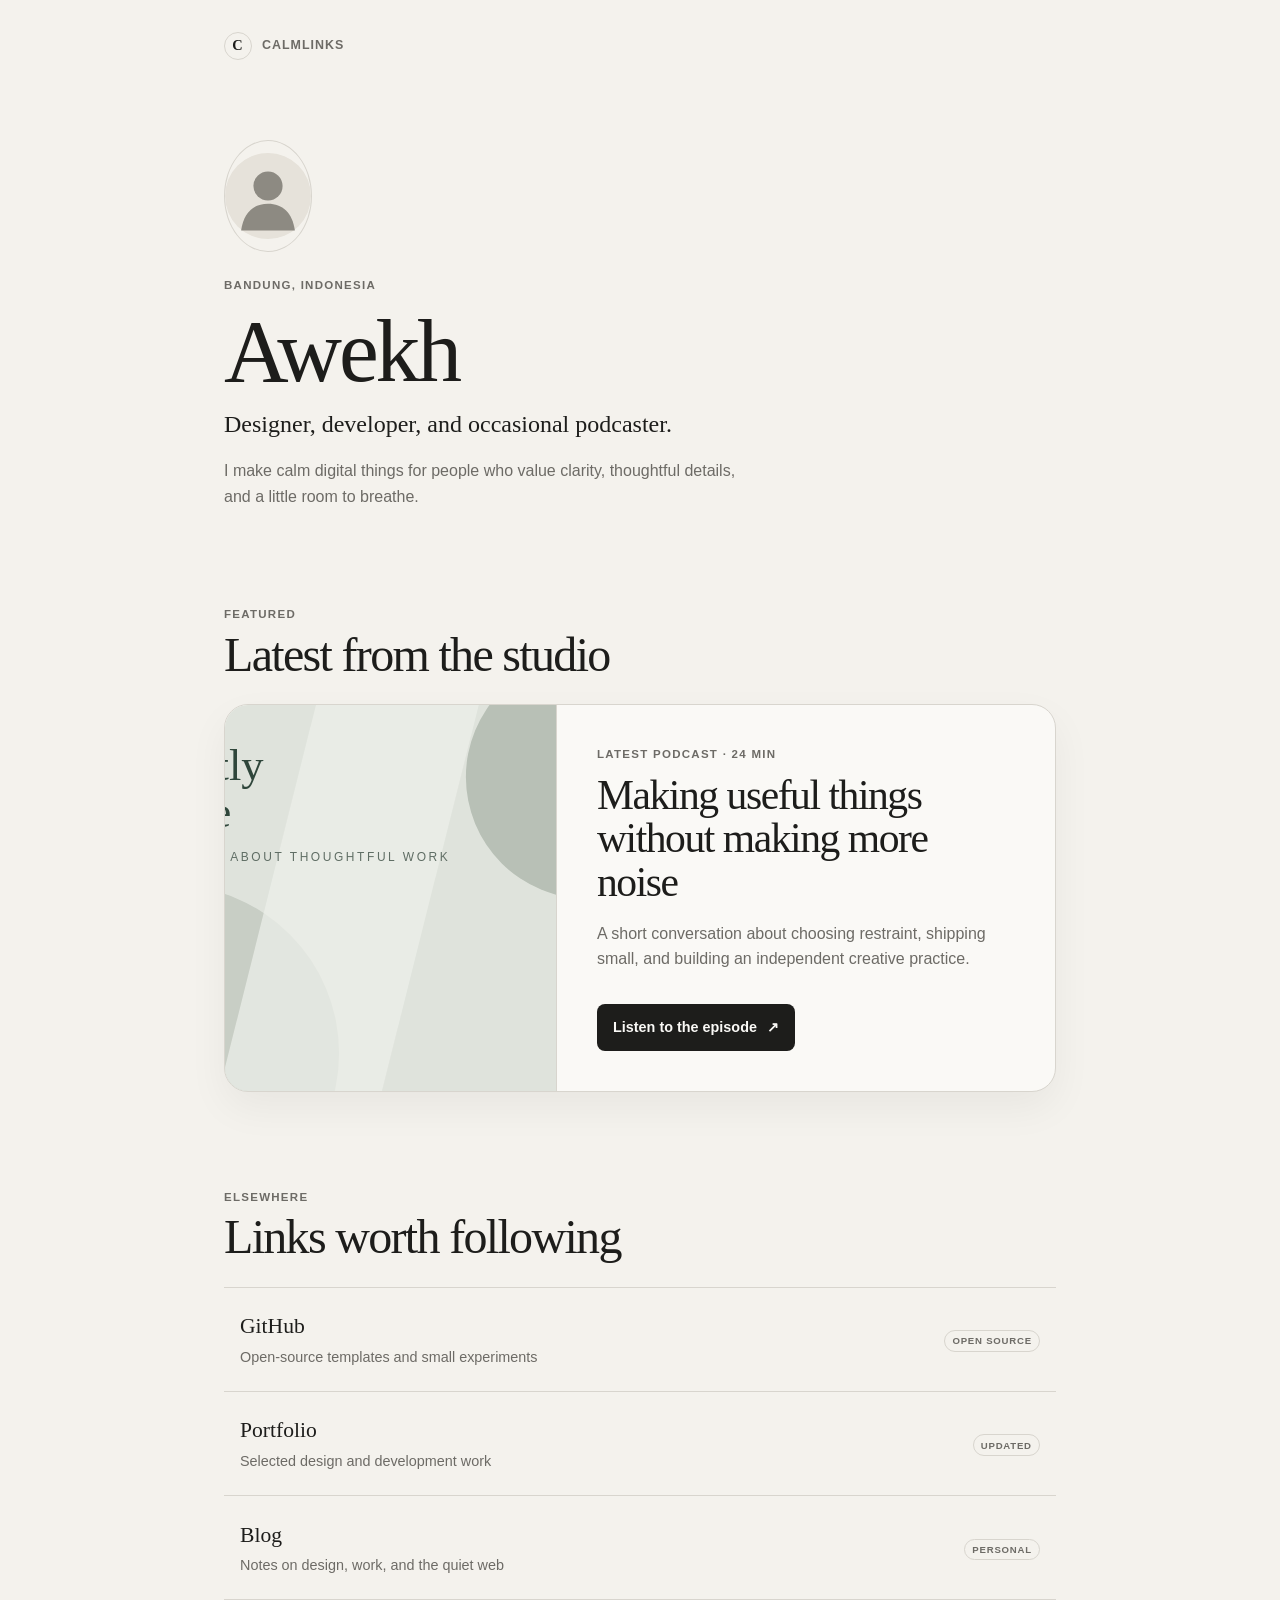
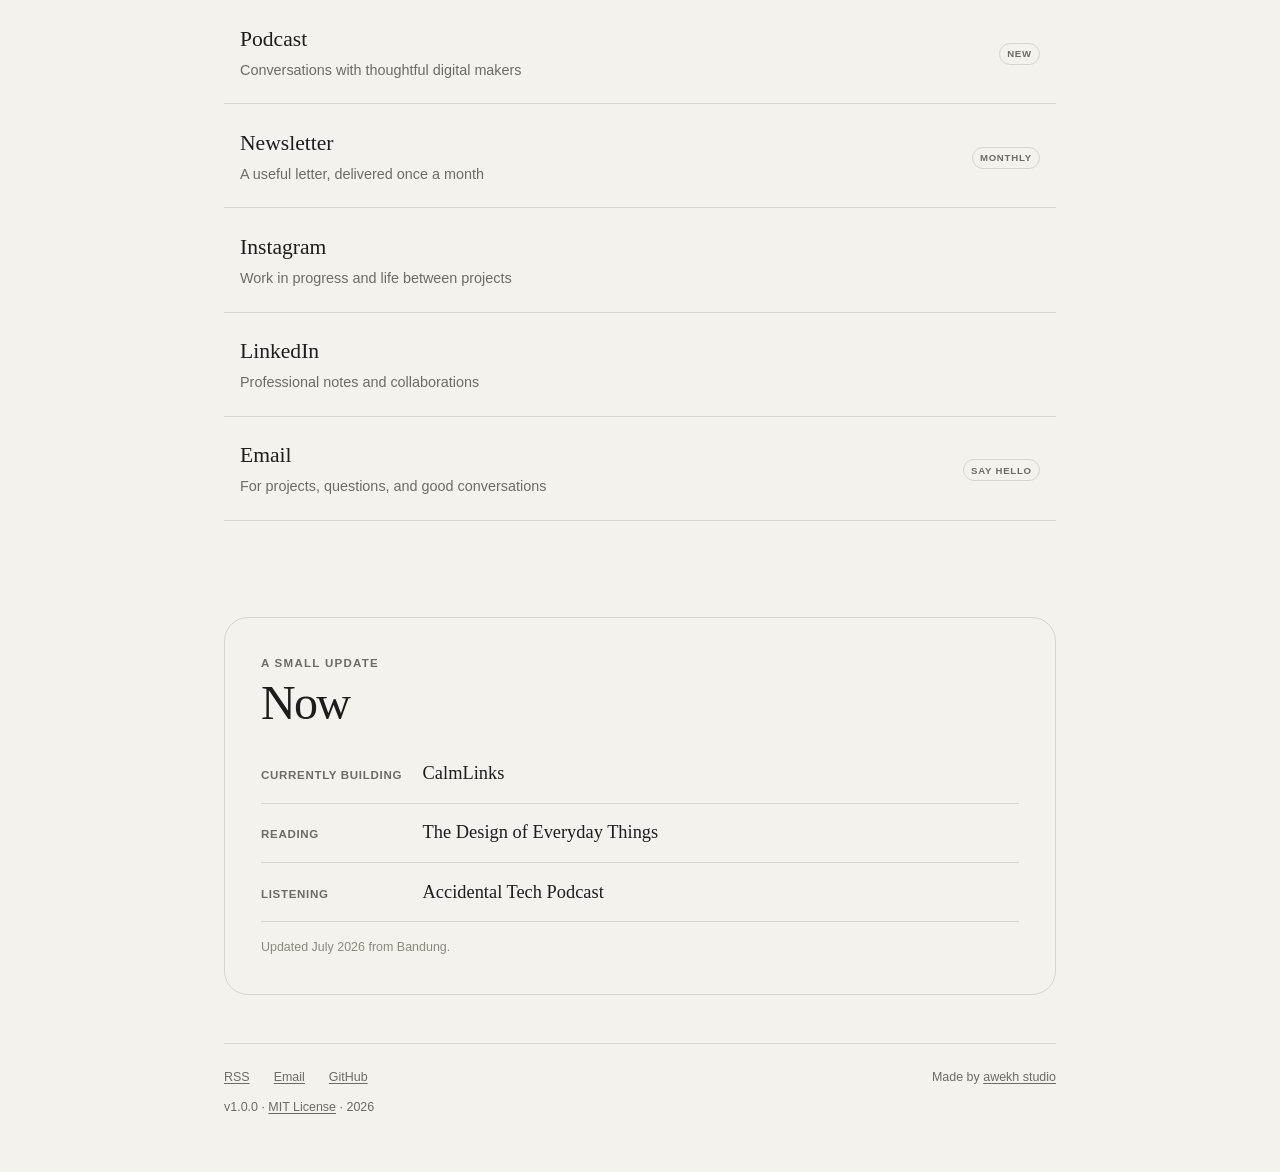
==== index.html @ 22f3c81e "initial commit v1.0" ====
<!doctype html>
<html lang="en">
  <head>
    <meta charset="utf-8">
    <meta name="viewport" content="width=device-width, initial-scale=1">
    <title>Awekh — Designer, developer, and podcaster</title>
    <meta name="description" content="The small creative homepage of Awekh, a designer, developer, and occasional podcaster in Bandung, Indonesia.">
    <meta name="theme-color" content="#f4f2ed">

    <!-- Replace these public URLs before publishing your own copy. -->
    <link rel="canonical" href="https://awekh-studio.github.io/calmlinks/">
    <meta property="og:title" content="Awekh — Designer, developer, and podcaster">
    <meta property="og:description" content="Projects, notes, podcast episodes, and places to find Awekh online.">
    <meta property="og:type" content="website">
    <meta property="og:url" content="https://awekh-studio.github.io/calmlinks/">
    <meta property="og:image" content="https://awekh-studio.github.io/calmlinks/preview/calmlinks-cover.jpg">
    <meta name="twitter:card" content="summary_large_image">

    <link rel="icon" href="assets/icons/favicon.svg" type="image/svg+xml">
    <link rel="stylesheet" href="assets/css/reset.css">
    <link rel="stylesheet" href="assets/css/style.css">
    <script src="assets/js/main.js" defer></script>
  </head>
  <body>
    <a class="skip-link" href="#main-content">Skip to content</a>

    <header class="site-header">
      <a class="brand" href="index.html" aria-label="CalmLinks home">
        <span class="brand-mark" aria-hidden="true">C</span>
        <span>CalmLinks</span>
      </a>
    </header>

    <main id="main-content">
      <section class="identity" aria-labelledby="profile-name">
        <img class="avatar" src="assets/images/avatar.svg" width="112" height="112" alt="Portrait placeholder for Awekh">
        <p class="eyebrow">Bandung, Indonesia</p>
        <h1 id="profile-name">Awekh</h1>
        <p class="role">Designer, developer, and occasional podcaster.</p>
        <p class="bio">I make calm digital things for people who value clarity, thoughtful details, and a little room to breathe.</p>
      </section>

      <section class="featured-section" aria-labelledby="featured-heading">
        <header class="section-heading">
          <p class="eyebrow">Featured</p>
          <h2 id="featured-heading">Latest from the studio</h2>
        </header>

        <article class="featured-card">
          <figure class="featured-visual">
            <img src="assets/images/featured.svg" width="720" height="450" alt="Abstract cover placeholder for the Quietly Made podcast">
          </figure>
          <div class="featured-content">
            <p class="content-type">Latest podcast · 24 min</p>
            <h3>Making useful things without making more noise</h3>
            <p>A short conversation about choosing restraint, shipping small, and building an independent creative practice.</p>
            <a class="button" href="https://example.com/podcast">Listen to the episode <span aria-hidden="true">↗</span></a>
          </div>
        </article>
      </section>

      <section class="links-section" aria-labelledby="links-heading">
        <header class="section-heading">
          <p class="eyebrow">Elsewhere</p>
          <h2 id="links-heading">Links worth following</h2>
        </header>

        <nav aria-label="Awekh's links">
          <ul class="link-list">
            <li><a class="link-item" href="https://github.com/username"><span><strong>GitHub</strong><small>Open-source templates and small experiments</small></span><span class="status">Open source</span></a></li>
            <li><a class="link-item" href="https://example.com/portfolio"><span><strong>Portfolio</strong><small>Selected design and development work</small></span><span class="status">Updated</span></a></li>
            <li><a class="link-item" href="https://example.com/blog"><span><strong>Blog</strong><small>Notes on design, work, and the quiet web</small></span><span class="status">Personal</span></a></li>
            <li><a class="link-item" href="https://example.com/podcast"><span><strong>Podcast</strong><small>Conversations with thoughtful digital makers</small></span><span class="status">New</span></a></li>
            <li><a class="link-item" href="https://example.com/newsletter"><span><strong>Newsletter</strong><small>A useful letter, delivered once a month</small></span><span class="status">Monthly</span></a></li>
            <li><a class="link-item" href="https://instagram.com/username"><span><strong>Instagram</strong><small>Work in progress and life between projects</small></span></a></li>
            <li><a class="link-item" href="https://linkedin.com/in/username"><span><strong>LinkedIn</strong><small>Professional notes and collaborations</small></span></a></li>
            <li><a class="link-item" href="mailto:hello@example.com"><span><strong>Email</strong><small>For projects, questions, and good conversations</small></span><span class="status">Say hello</span></a></li>
          </ul>
        </nav>
      </section>

      <section class="now-section" aria-labelledby="now-heading">
        <header class="section-heading">
          <p class="eyebrow">A small update</p>
          <h2 id="now-heading">Now</h2>
        </header>
        <dl class="now-list">
          <div><dt>Currently building</dt><dd>CalmLinks</dd></div>
          <div><dt>Reading</dt><dd>The Design of Everyday Things</dd></div>
          <div><dt>Listening</dt><dd>Accidental Tech Podcast</dd></div>
        </dl>
        <p class="now-note">Updated July 2026 from Bandung.</p>
      </section>
    </main>

    <footer class="site-footer">
      <nav aria-label="Footer links">
        <ul>
          <li><a href="rss.xml">RSS</a></li>
          <li><button class="text-button" type="button" data-copy-email="hello@example.com" aria-label="Copy email address">Email</button></li>
          <li><a href="https://github.com/awekh-studio/calmlinks">GitHub</a></li>
        </ul>
      </nav>
      <p>Made by <a href="https://github.com/awekh-studio">awekh studio</a></p>
      <p>v1.0.0 · <a href="LICENSE">MIT License</a> · <span data-current-year>2026</span></p>
      <p class="copy-status" aria-live="polite"></p>
    </footer>
  </body>
</html>
---- assets/css/style.css ----
:root {
  --color-bg: #f4f2ed;
  --color-surface: #faf9f6;
  --color-ink: #1d1d1b;
  --color-muted: #6d6b66;
  --color-faint: #8b8880;
  --color-border: #d8d5ce;
  --color-accent: #2f463b;
  --font-sans: ui-sans-serif, -apple-system, BlinkMacSystemFont, "Segoe UI", sans-serif;
  --font-editorial: Georgia, "Times New Roman", serif;
  --space-1: .375rem;
  --space-2: .625rem;
  --space-3: 1rem;
  --space-4: 1.5rem;
  --space-5: 2rem;
  --space-6: 3rem;
  --space-7: clamp(3.5rem, 7.5vw, 6rem);
  --radius-sm: .5rem;
  --radius-md: 1rem;
  --radius-lg: 1.5rem;
  --container: 52rem;
  --shadow-soft: 0 1rem 2.5rem rgb(29 29 27 / .05);
}

html {
  background: var(--color-bg);
  color: var(--color-ink);
  scroll-behavior: smooth;
}

body {
  min-width: 20rem;
  font-family: var(--font-sans);
  font-size: 1rem;
  line-height: 1.6;
  text-rendering: optimizeLegibility;
}

a, button { text-underline-offset: .2em; }
a:hover { text-decoration-thickness: 2px; }
:focus-visible { outline: 3px solid var(--color-accent); outline-offset: 4px; border-radius: .2rem; }

.skip-link {
  position: fixed;
  z-index: 10;
  top: var(--space-3);
  left: var(--space-3);
  padding: .65rem 1rem;
  transform: translateY(-200%);
  border-radius: var(--radius-sm);
  background: var(--color-ink);
  color: var(--color-surface);
}
.skip-link:focus { transform: translateY(0); }

.site-header, main, .site-footer {
  width: min(calc(100% - 2rem), var(--container));
  margin-inline: auto;
}

.site-header { padding-block: var(--space-4); }
.brand {
  display: inline-flex;
  align-items: center;
  gap: var(--space-2);
  color: var(--color-muted);
  font-size: .78rem;
  font-weight: 700;
  letter-spacing: .08em;
  text-decoration: none;
  text-transform: uppercase;
}
.brand-mark {
  display: grid;
  width: 1.75rem;
  aspect-ratio: 1;
  place-items: center;
  border: 1px solid var(--color-border);
  border-radius: 50%;
  color: var(--color-ink);
  font-family: var(--font-editorial);
  font-size: .9rem;
  text-transform: none;
}

main { padding-block: var(--space-5) var(--space-6); }
section + section { margin-top: var(--space-7); }
.identity { max-width: 40rem; }
.avatar {
  width: 4.5rem;
  margin-bottom: var(--space-4);
  border: 1px solid var(--color-border);
  border-radius: 50%;
}
.eyebrow, .content-type {
  color: var(--color-muted);
  font-size: .72rem;
  font-weight: 700;
  letter-spacing: .11em;
  text-transform: uppercase;
}
h1, h2, h3 {
  font-family: var(--font-editorial);
  font-weight: 400;
  letter-spacing: -.035em;
  line-height: 1.05;
}
h1 { margin-top: var(--space-2); font-size: clamp(2.85rem, 11vw, 5.6rem); }
.role {
  margin-top: var(--space-2);
  font-family: var(--font-editorial);
  font-size: clamp(1.18rem, 3.5vw, 1.5rem);
  line-height: 1.4;
}
.bio { max-width: 32rem; margin-top: var(--space-3); color: var(--color-muted); font-size: 1rem; }

.section-heading { margin-bottom: var(--space-4); }
.section-heading h2 { margin-top: var(--space-1); font-size: clamp(2rem, 7vw, 3rem); }
.featured-card {
  overflow: hidden;
  border: 1px solid var(--color-border);
  border-radius: var(--radius-lg);
  background: var(--color-surface);
  box-shadow: var(--shadow-soft);
}
.featured-visual { aspect-ratio: 2 / 1; overflow: hidden; border-bottom: 1px solid var(--color-border); }
.featured-visual img { width: 100%; height: 100%; object-fit: cover; }
.featured-content { padding: clamp(1.35rem, 5vw, 2.5rem); }
.featured-content h3 { max-width: 34rem; margin-top: var(--space-2); font-size: clamp(1.75rem, 6vw, 2.6rem); }
.featured-content > p:not(.content-type) { max-width: 34rem; margin-top: var(--space-3); color: var(--color-muted); }
.button {
  display: inline-flex;
  align-items: center;
  gap: var(--space-2);
  margin-top: var(--space-5);
  padding: .75rem 1rem;
  border-radius: var(--radius-sm);
  background: var(--color-ink);
  color: var(--color-surface);
  font-size: .9rem;
  font-weight: 700;
  text-decoration: none;
}

.link-list { border-top: 1px solid var(--color-border); }
.link-item {
  display: flex;
  align-items: flex-start;
  justify-content: space-between;
  gap: var(--space-3);
  padding-block: 1.35rem;
  border-bottom: 1px solid var(--color-border);
  text-decoration: none;
}
.link-item > span:first-child { display: grid; gap: .15rem; }
.link-item strong { font-family: var(--font-editorial); font-size: 1.35rem; font-weight: 400; }
.link-item small { color: var(--color-muted); font-size: .85rem; }
.status {
  flex: 0 0 auto;
  margin-top: .25rem;
  padding: .2rem .45rem;
  border: 1px solid var(--color-border);
  border-radius: 999px;
  color: var(--color-muted);
  font-size: .6rem;
  font-weight: 700;
  letter-spacing: .08em;
  line-height: 1.4;
  text-transform: uppercase;
}

.now-section { padding: clamp(1.35rem, 5vw, 2.25rem); border: 1px solid var(--color-border); border-radius: var(--radius-lg); }
.now-section .section-heading { margin-bottom: var(--space-3); }
.now-list > div { display: grid; gap: .1rem; padding-block: .9rem; border-bottom: 1px solid var(--color-border); }
.now-list dt { color: var(--color-muted); font-size: .72rem; font-weight: 700; letter-spacing: .06em; text-transform: uppercase; }
.now-list dd { font-family: var(--font-editorial); font-size: 1.15rem; }
.now-note { margin-top: var(--space-3); color: var(--color-faint); font-size: .78rem; }

.site-footer {
  display: grid;
  gap: var(--space-2);
  padding-block: var(--space-4);
  border-top: 1px solid var(--color-border);
  color: var(--color-muted);
  font-size: .78rem;
}
.site-footer ul { display: flex; flex-wrap: wrap; gap: var(--space-4); }
.text-button { padding: 0; border: 0; background: transparent; color: inherit; cursor: pointer; text-decoration: underline; text-underline-offset: .2em; }
.copy-status { min-height: 1.25rem; color: var(--color-accent); }

@media (hover: hover) {
  .link-item, .button { transition: transform 180ms ease, color 180ms ease, background-color 180ms ease; }
  .link-item:hover { color: var(--color-accent); }
  .link-item:hover strong { text-decoration: underline; text-decoration-thickness: 1px; text-underline-offset: .2em; }
  .button:hover { transform: translateY(-2px); background: var(--color-accent); }
}

@media (min-width: 48rem) {
  .site-header, main, .site-footer { width: min(calc(100% - 4rem), var(--container)); }
  .site-header { padding-block: var(--space-5); }
  main { padding-top: var(--space-6); }
  .avatar { width: 5.5rem; }
  .featured-card { display: grid; grid-template-columns: minmax(0, .8fr) minmax(0, 1.2fr); }
  .featured-visual { min-height: 100%; aspect-ratio: auto; border-right: 1px solid var(--color-border); border-bottom: 0; }
  .link-item { align-items: center; padding-inline: var(--space-3); }
  .link-item small { font-size: .9rem; }
  .now-list > div { grid-template-columns: 10rem 1fr; align-items: baseline; }
  .site-footer { grid-template-columns: 1fr auto; }
  .site-footer .copy-status { grid-column: 1 / -1; }
}
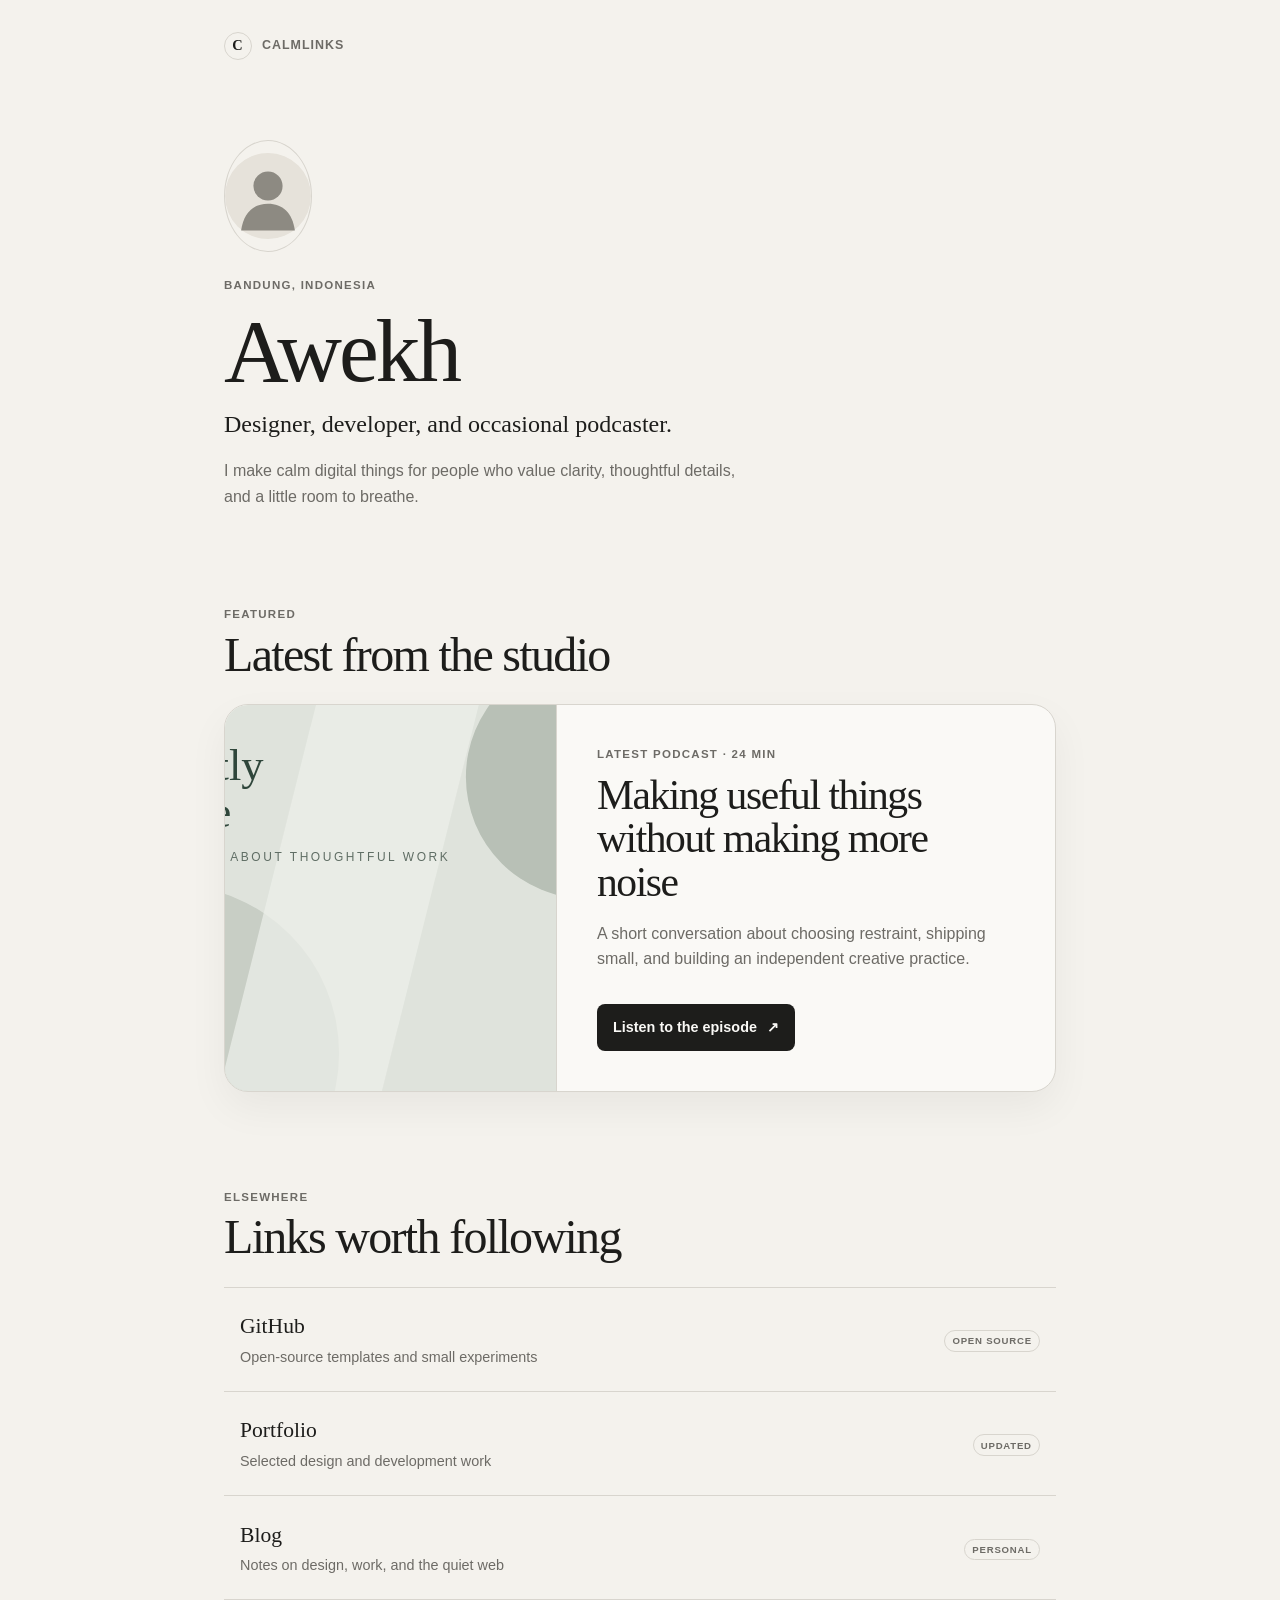
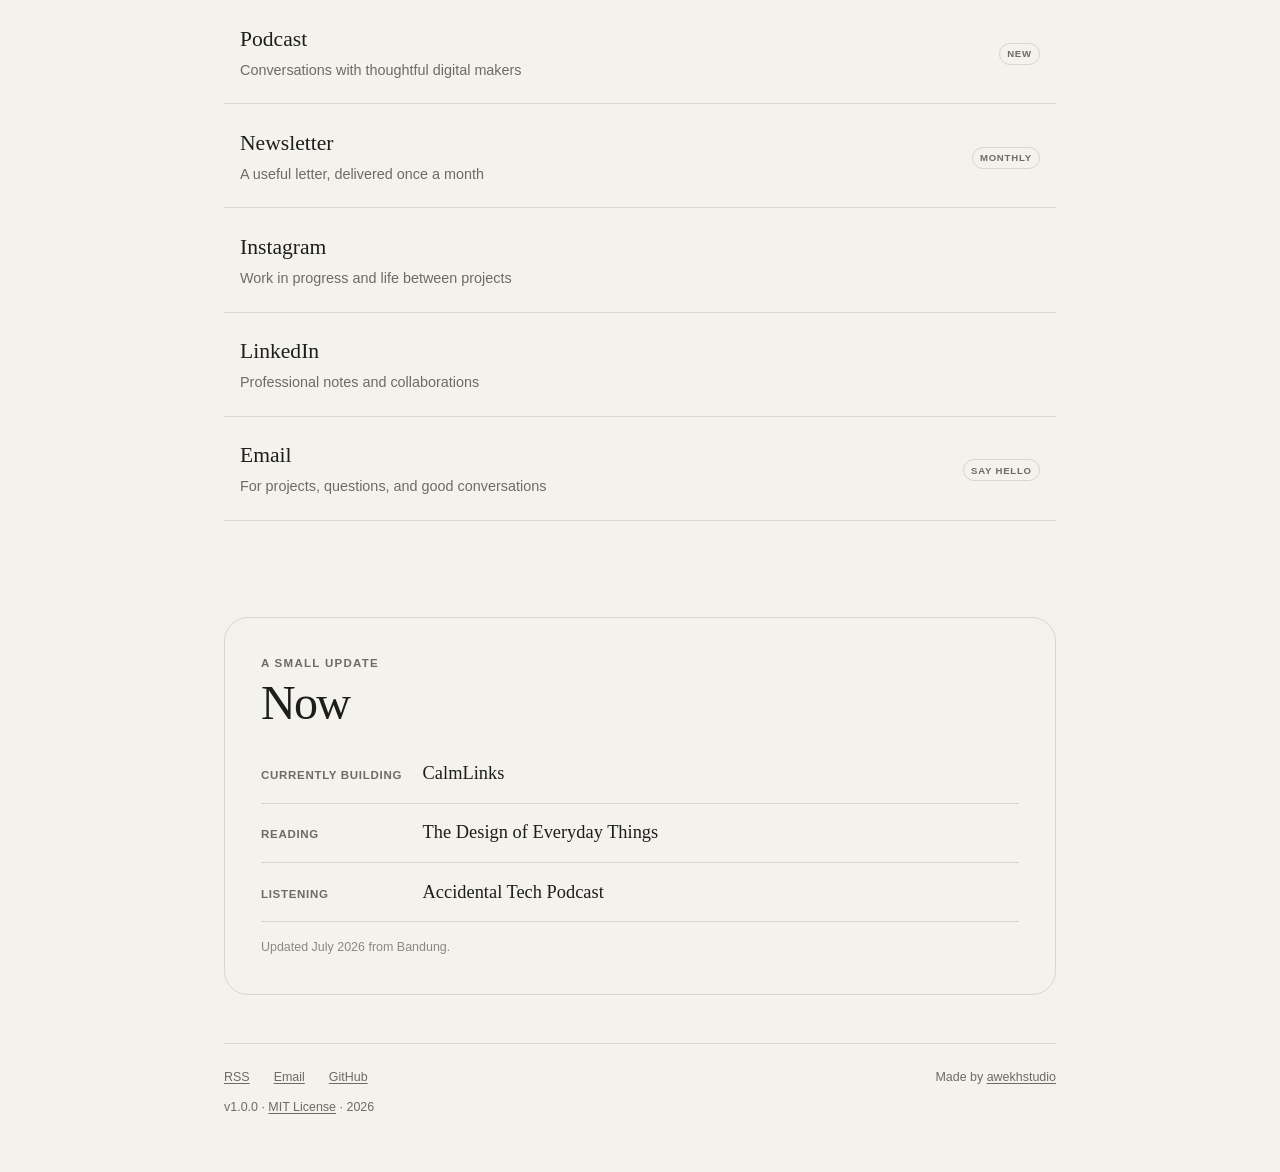
==== commit e245f58d: "Update canonical and GitHub links in index.html" ====
--- a/index.html
+++ b/index.html
@@ -8,12 +8,12 @@
     <meta name="theme-color" content="#f4f2ed">
 
     <!-- Replace these public URLs before publishing your own copy. -->
-    <link rel="canonical" href="https://awekh-studio.github.io/calmlinks/">
+    <link rel="canonical" href="https://awekhstudio.github.io/calmlinks/">
     <meta property="og:title" content="Awekh — Designer, developer, and podcaster">
     <meta property="og:description" content="Projects, notes, podcast episodes, and places to find Awekh online.">
     <meta property="og:type" content="website">
-    <meta property="og:url" content="https://awekh-studio.github.io/calmlinks/">
-    <meta property="og:image" content="https://awekh-studio.github.io/calmlinks/preview/calmlinks-cover.jpg">
+    <meta property="og:url" content="https://awekhstudio.github.io/calmlinks/">
+    <meta property="og:image" content="https://awekhstudio.github.io/calmlinks/preview/calmlinks-cover.jpg">
     <meta name="twitter:card" content="summary_large_image">
 
     <link rel="icon" href="assets/icons/favicon.svg" type="image/svg+xml">
@@ -98,10 +98,10 @@
         <ul>
           <li><a href="rss.xml">RSS</a></li>
           <li><button class="text-button" type="button" data-copy-email="hello@example.com" aria-label="Copy email address">Email</button></li>
-          <li><a href="https://github.com/awekh-studio/calmlinks">GitHub</a></li>
+          <li><a href="https://github.com/awekhstudio/calmlinks">GitHub</a></li>
         </ul>
       </nav>
-      <p>Made by <a href="https://github.com/awekh-studio">awekh studio</a></p>
+      <p>Made by <a href="https://github.com/awekhstudio">awekhstudio</a></p>
       <p>v1.0.0 · <a href="LICENSE">MIT License</a> · <span data-current-year>2026</span></p>
       <p class="copy-status" aria-live="polite"></p>
     </footer>
